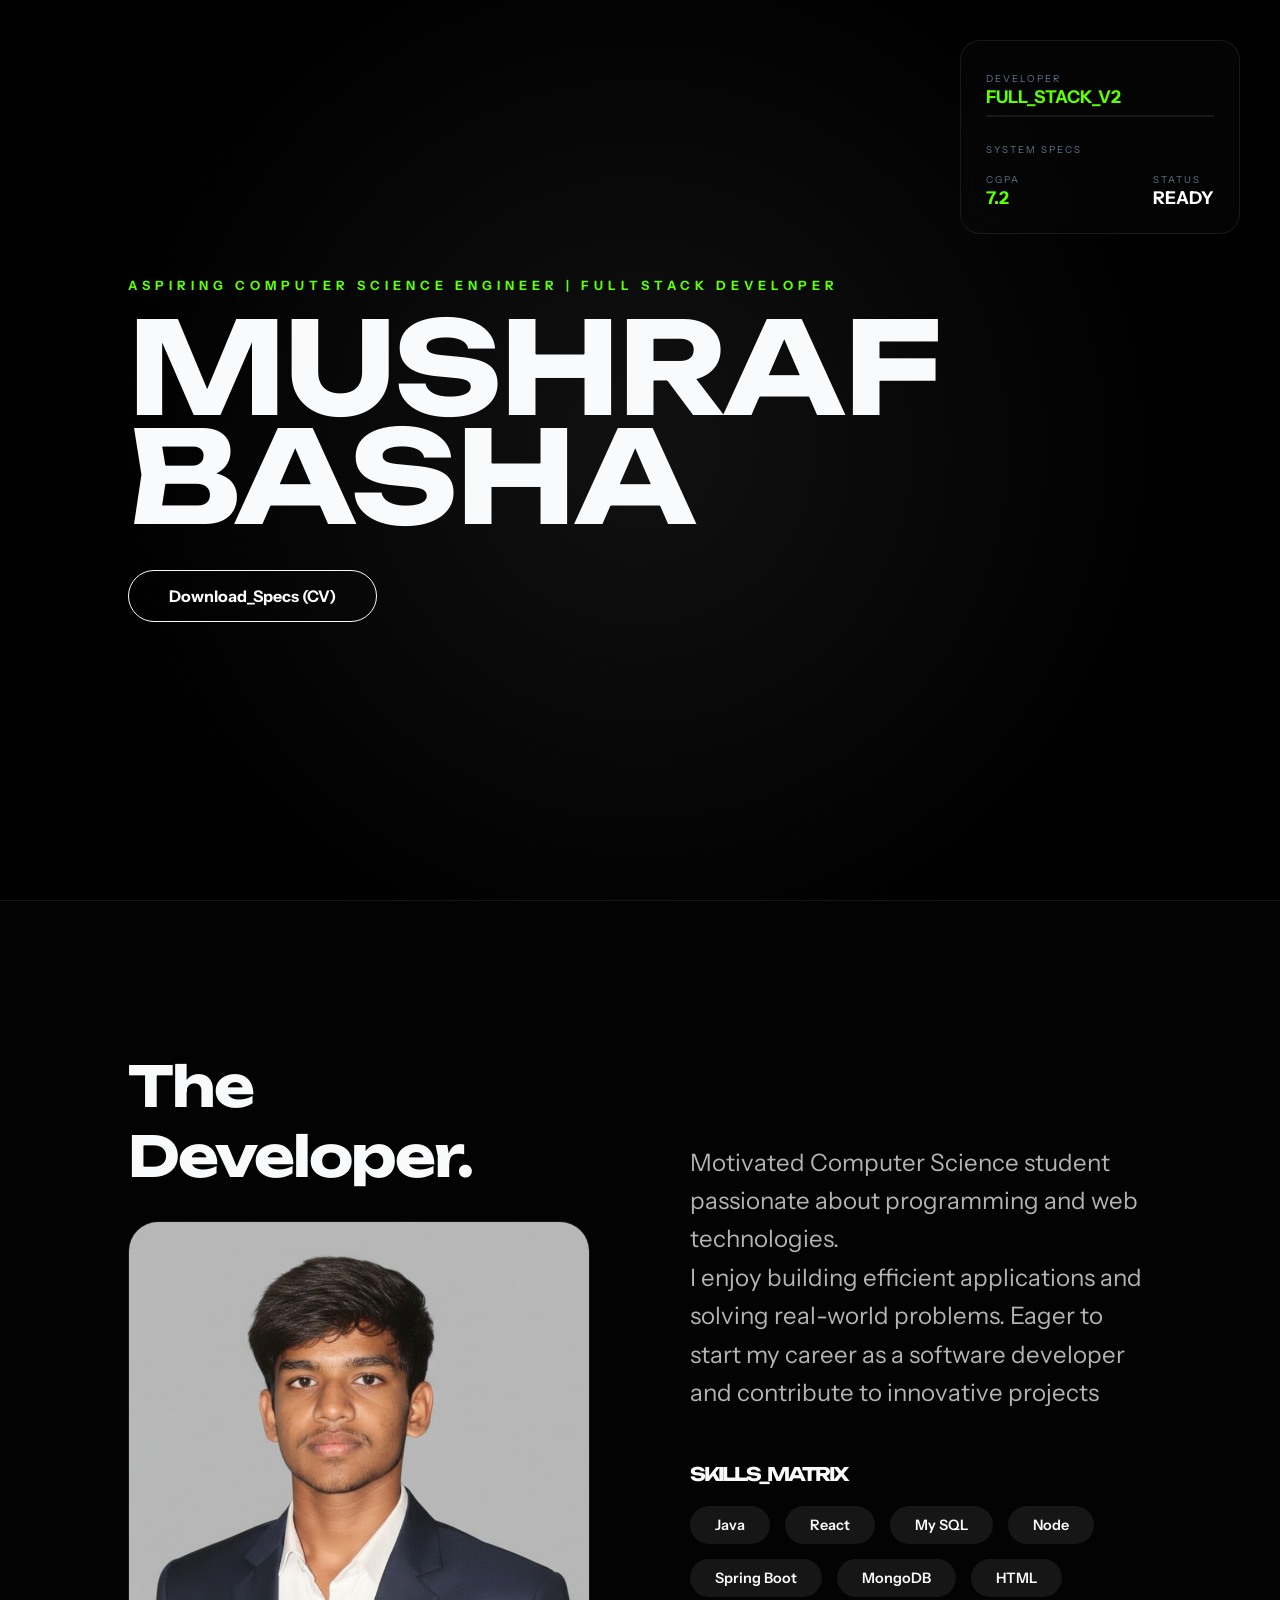
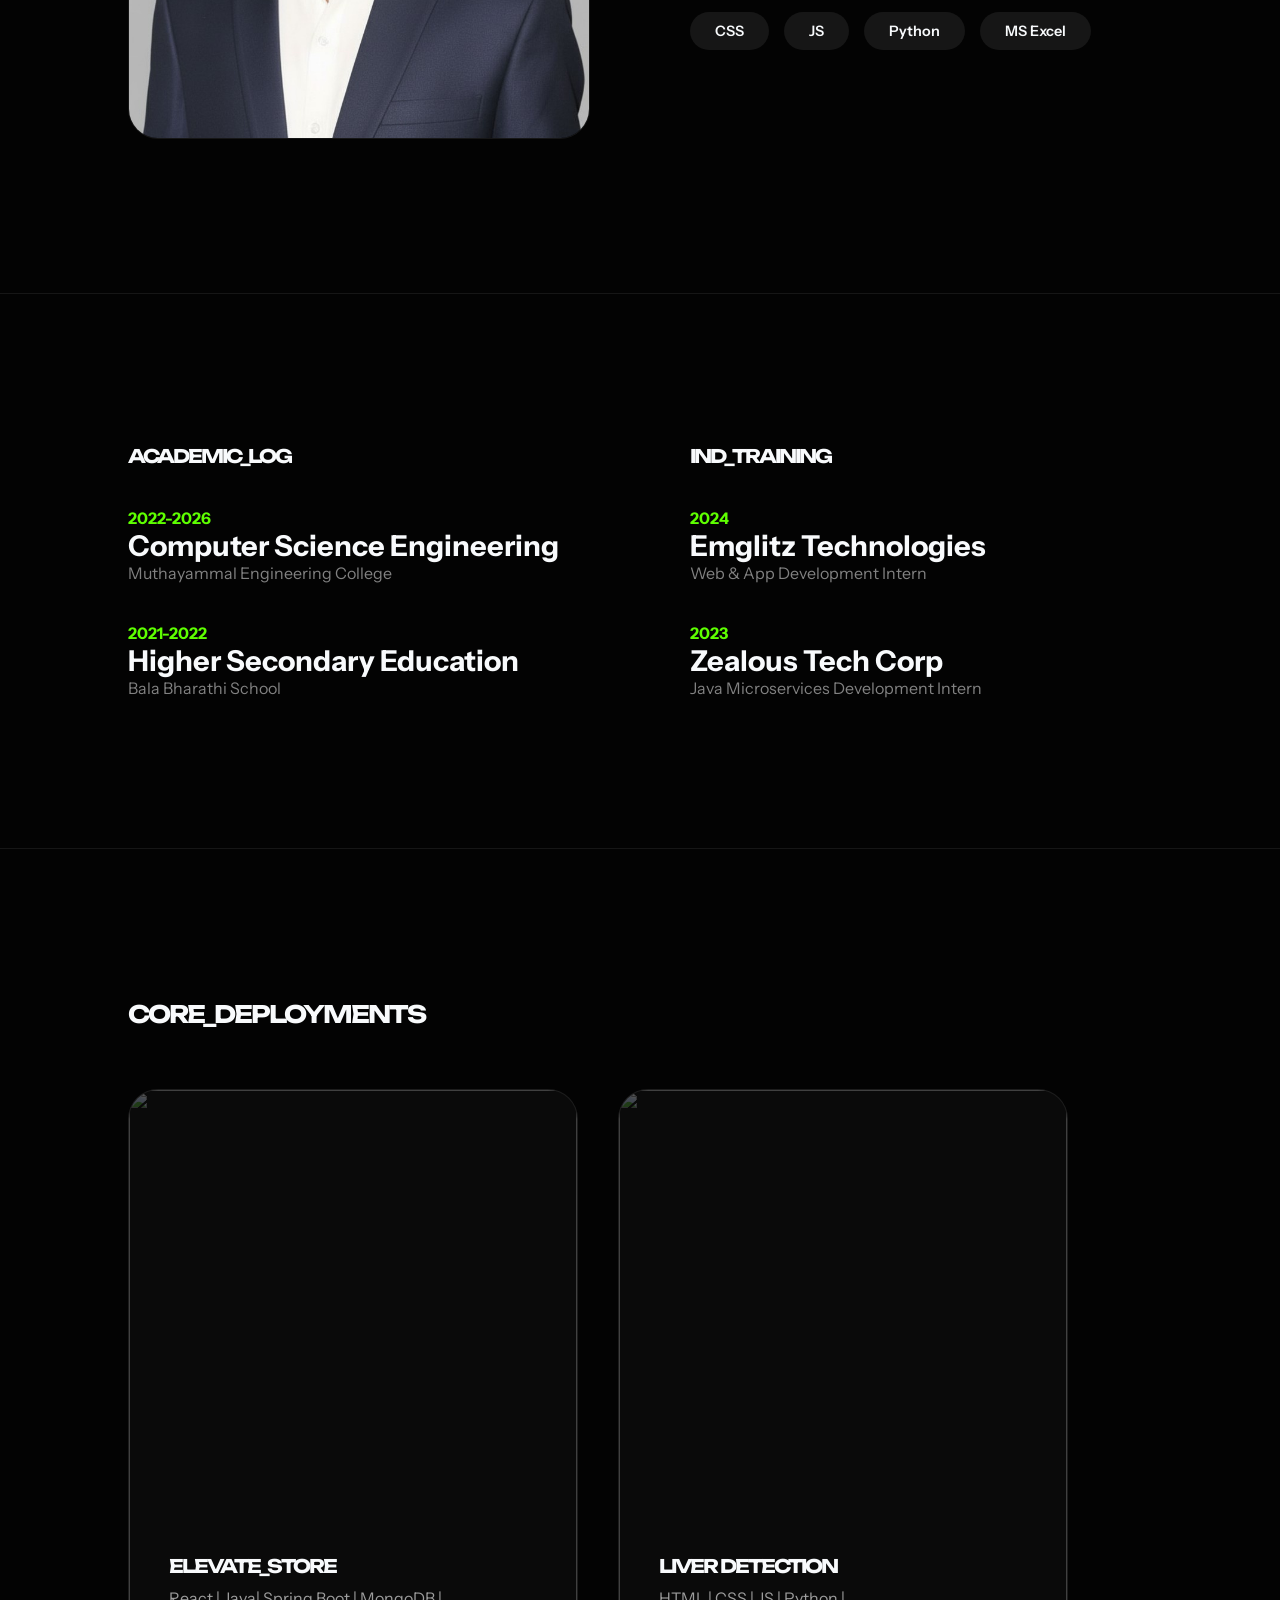
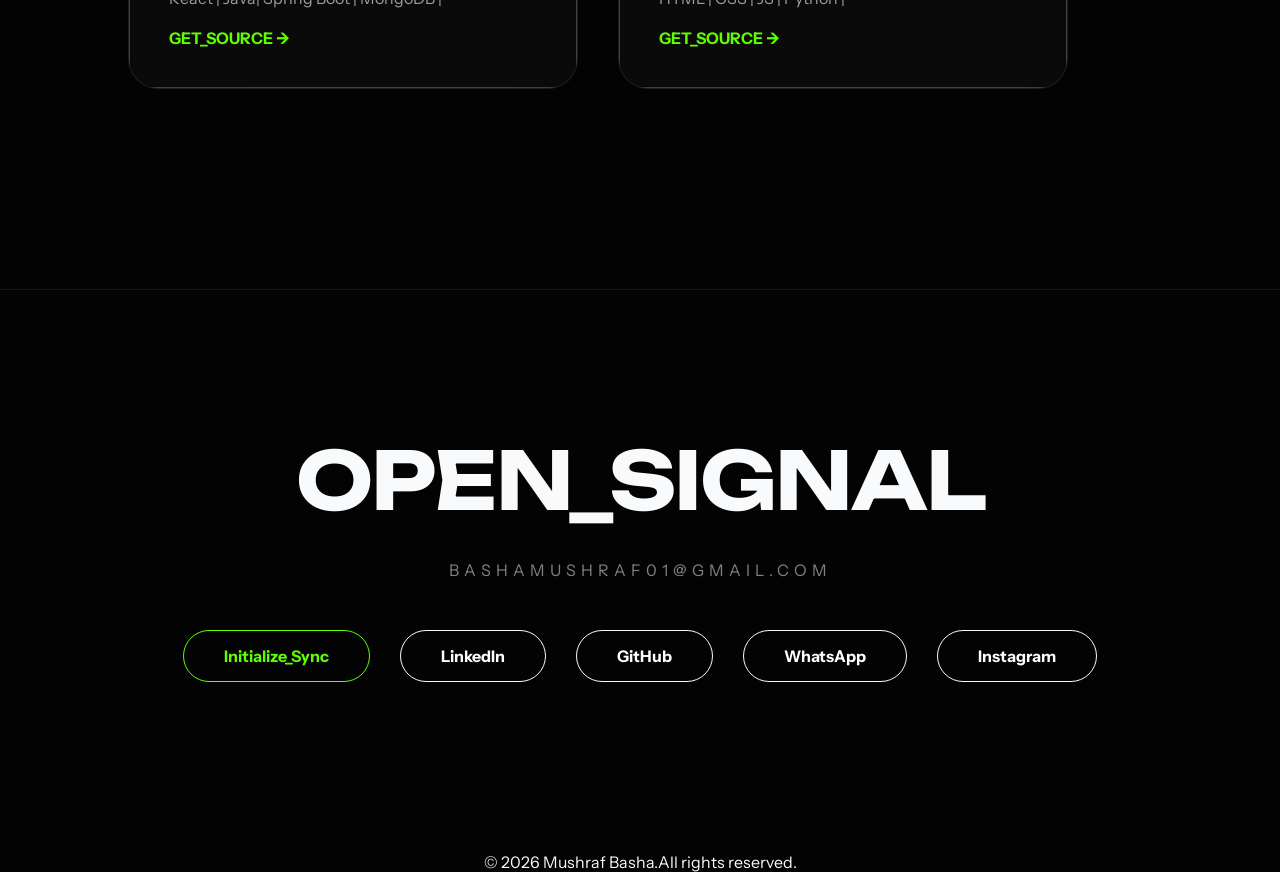
==== index.html @ c287b24f "Add files via upload" ====
<!DOCTYPE html>
<html lang="en">

<head>
  <meta charset="UTF-8">
  <meta name="viewport" content="width=device-width, initial-scale=1.0">
  <title>Mushraf Basha | Developer</title>

  <link rel="stylesheet" href="https://cdnjs.cloudflare.com/ajax/libs/font-awesome/6.5.0/css/all.min.css">
  <link rel="stylesheet" href="main.css">
</head>

<body>

  <div class="bg-vortex"></div>

  <!-- Titan HUD (Advanced Interface) -->
  <div class="titan-hud">
    <div class="hud-item">
      <span class="hud-label">Developer</span>
      <div class="hud-val">FULL_STACK_V2</div>
      <div class="hud-bar">
        <div class="hud-progress" id="scroll-p"></div>
      </div>
    </div>
    <div class="hud-item" style="margin-bottom:0;">
      <span class="hud-label">System Specs</span>
      <div style="display:flex; justify-content: space-between; margin-top:10px;">
        <div><span class="hud-label">CGPA</span><br><span class="hud-val">7.2</span></div>
        <div><span class="hud-label">STATUS</span><br><span class="hud-val" style="color:#fff;">READY</span></div>
      </div>
    </div>
  </div>

  <!-- Hero -->
  <header class="hero">
    <p class="tag" data-reveal>Aspiring Computer Science Engineer | Full Stack Developer</p>
    <h1 data-reveal>MUSHRAF<br>BASHA</h1>
    <div data-reveal>
      <a href="MushrafBashaResumeFinal.pdf" download class="btn-pill">Download_Specs (CV)</a>
    </div>
  </header>

  <!-- About Section (Place were right) -->
  <section class="section" id="about">
    <div class="section-grid">
      <div data-reveal>
        <h2 class="sec-title">The<br>Developer.</h2>
        <img src="Mushraf.jpeg" style="width: 100%; border-radius: 30px; border: 1px solid var(--border);">
      </div>
      <div style="display:flex; flex-direction: column; justify-content: center;" data-reveal>
        <p style="font-size: 1.5rem; line-height: 1.6; color: rgba(255,255,255,0.7);">
        Motivated Computer Science student passionate about programming and web technologies. <br>I enjoy building efficient applications and solving real-world problems. Eager to start my career as a software developer and contribute to innovative projects </p>
        <div style="margin-top: 50px;">
          <h3 style="margin-bottom: 20px;" class="unbounded">SKILLS_MATRIX</h3>
          <div class="skill-cloud">
            <span class="skill-tag">Java</span>
            <span class="skill-tag">React </span>
            <span class="skill-tag">My SQL </span>
            <span class="skill-tag">Node </span>
            <span class="skill-tag">Spring Boot</span>
            <span class="skill-tag">MongoDB</span>
            <span class="skill-tag">HTML</span>
            <span class="skill-tag">CSS</span>
            <span class="skill-tag">JS</span>
            <span class="skill-tag">Python</span>
            <span class="skill-tag">MS Excel</span>
            
          </div>
        </div>
      </div>
    </div>
  </section>

  <!-- Education & Exp (Ordered) -->
  <section class="section">
    <div class="section-grid">
      <div data-reveal>
        <h3 class="unbounded">ACADEMIC_LOG</h3>
        <div style="margin-top:40px;">
          <div style="margin-bottom:40px;">
            <p style="color:var(--accent); font-weight:700;">2022-2026</p>
            <h4 style="font-size:1.8rem;">Computer Science Engineering</h4>
            <p style="color:rgba(255,255,255,0.5);">Muthayammal Engineering College</p>
          </div>
          <div>
            <p style="color:var(--accent); font-weight:700;">2021-2022</p>
            <h4 style="font-size:1.8rem;">Higher Secondary Education</h4>
            <p style="color:rgba(255,255,255,0.5);">Bala Bharathi School</p>
          </div>
        </div>
      </div>
      <div data-reveal>
        <h3 class="unbounded">IND_TRAINING</h3>
        <div style="margin-top:40px;">
          <div style="margin-bottom:40px;">
            <p style="color:var(--accent); font-weight:700;">2024</p>
            <h4 style="font-size:1.8rem;">Emglitz Technologies</h4>
            <p style="color:rgba(255,255,255,0.5);">Web & App Development Intern</p>
          </div>
          <div>
            <p style="color:var(--accent); font-weight:700;">2023</p>
            <h4 style="font-size:1.8rem;">Zealous Tech Corp</h4>
            <p style="color:rgba(255,255,255,0.5);">Java Microservices Development Intern</p>
          </div>
        </div>
      </div>
    </div>
  </section>

  <!-- Projects (Advanced Feature: Horizontal Scroller) -->
  <section class="section" id="projects" style="overflow:hidden;">
    <h2 class="unbounded" style="margin-bottom: 60px;">CORE_DEPLOYMENTS</h2>
    <div class="project-strip">
      <!-- Project 1 -->
      <div class="p-card" data-reveal>
        <img src="https://images.unsplash.com/photo-1557821552-17105176677c?auto=format&fit=crop&q=80&w=1200"
          class="p-img">
        <div style="position:relative; z-index:2;">
          <h3 class="unbounded">ELEVATE_STORE</h3>
          <p style="margin-top:10px; color:rgba(255,255,255,0.6);"> React | Java| Spring Boot | MongoDB |</p>
          <a href="https://github.com/MushrafBasha/EC_App"
            style="color:var(--accent); text-decoration:none; font-weight:800; margin-top:20px; display:inline-block;">GET_SOURCE
            →</a>
        </div>
      </div>
      <!-- Project 2 -->
      <div class="p-card" data-reveal>
        <img src="https://images.unsplash.com/photo-1576091160550-2173dba999ef?auto=format&fit=crop&q=80&w=1200"
          class="p-img">
        <div style="position:relative; z-index:2;">
          <h3 class="unbounded">LIVER DETECTION</h3>
          <p style="margin-top:10px; color:rgba(255,255,255,0.6);"> HTML | CSS | JS | Python |</p>
          <a href="https://github.com/MushrafBasha/Liver_Disease_Detection"
            style="color:var(--accent); text-decoration:none; font-weight:800; margin-top:20px; display:inline-block;">GET_SOURCE
            →</a>
        </div>
      </div>
      <!-- Project 3 -->
      <div class="p-card" data-reveal>
        <img src="https://images.unsplash.com/photo-1546410531-bb4caa6b424d?auto=format&fit=crop&q=80&w=1200"
          class="p-img">
        <div style="position:relative; z-index:2;">
          <h3 class="unbounded">STUDENT MANAGEMENT</h3>
          <p style="margin-top:10px; color:rgba(255,255,255,0.6);"> Java | Spring Boot | My SQL | HTML | CSS |</p>
          <a href="https://github.com/MushrafBasha/Student_Management"
            style="color:var(--accent); text-decoration:none; font-weight:800; margin-top:20px; display:inline-block;">GET_SOURCE
            →</a>
        </div>
      </div>
    </div>
  </section>

  <!-- Signal (Contact) -->
  <footer class="section" id="contact" style="text-align:center;">
    <h2 class="unbounded" style="font-size: 5rem; line-height: 1; margin-bottom: 40px;">OPEN_SIGNAL</h2>
    <p style="color:rgba(255,255,255,0.5); letter-spacing: 5px;">BASHAMUSHRAF01@GMAIL.COM</p>
    <div style="margin-top: 50px; display:flex; justify-content: center; gap: 30px;">
      <a href="mailto:bashamushraf01@gmail.com" class="btn-pill"
        style="border-color: var(--accent); color: var(--accent);">Initialize_Sync</a>
      <a href="https://linkedin.com/in/mushraf-basha-728658261/" class="btn-pill">LinkedIn</a>
      <a href="https://github.com/MushrafBasha" class="btn-pill">GitHub</a>
      <a href="https://wa.me/918248736007" class="btn-pill">WhatsApp</a>
      <a href="https://www.instagram.com/_.itzbasha.rx_/" class="btn-pill">Instagram</a>
    </div><br>
  </footer>
  <footer>
    <center> <p>© 2026 Mushraf Basha.All rights reserved.</p> </center>
  </footer>

  <script src="main.js"></script>
</body>

</html>
---- main.css ----
@import url('https://fonts.googleapis.com/css2?family=Unbounded:wght@400;700;900&family=Instrument+Sans:wght@400;500;600;700&display=swap');

:root {
    --primary: #f8fafc;
    --accent: #5eff00;
    /* Neon Lime */
    --bg: #030303;
    --border: rgba(255, 255, 255, 0.08);
}

* {
    margin: 0;
    padding: 0;
    box-sizing: border-box;
    font-family: 'Instrument Sans', sans-serif;
}

body {
    background: var(--bg);
    color: var(--primary);
    overflow-x: hidden;
}

h1,
h2,
.unbounded {
    font-family: 'Unbounded', sans-serif;
    letter-spacing: -2px;
}

/* --- Fixed System HUD (ADVANCED FEATURE) --- */
.titan-hud {
    position: fixed;
    top: 40px;
    right: 40px;
    width: 280px;
    background: rgba(10, 10, 10, 0.4);
    backdrop-filter: blur(20px);
    border: 1px solid var(--border);
    border-radius: 20px;
    padding: 25px;
    z-index: 1000;
}

.hud-item {
    margin-bottom: 20px;
}

.hud-label {
    font-size: 0.6rem;
    color: #64748b;
    text-transform: uppercase;
    letter-spacing: 2px;
}

.hud-val {
    font-size: 1.1rem;
    font-weight: 700;
    color: var(--accent);
}

.hud-bar {
    width: 100%;
    height: 2px;
    background: var(--border);
    margin-top: 8px;
    position: relative;
}

.hud-progress {
    position: absolute;
    top: 0;
    left: 0;
    height: 100%;
    background: var(--accent);
    width: 0%;
    /* JS */
    transition: 0.4s;
}

/* --- Hero --- */
.hero {
    min-height: 100vh;
    display: flex;
    flex-direction: column;
    justify-content: center;
    padding: 0 10%;
}

.hero p.tag {
    color: var(--accent);
    text-transform: uppercase;
    font-size: 0.8rem;
    font-weight: 700;
    letter-spacing: 5px;
    margin-bottom: 20px;
}

.hero h1 {
    font-size: clamp(3rem, 10vw, 8rem);
    line-height: 0.85;
    margin-bottom: 40px;
}

.btn-pill {
    padding: 15px 40px;
    border-radius: 100px;
    border: 1px solid var(--primary);
    background: transparent;
    color: #fff;
    font-weight: 700;
    text-decoration: none;
    transition: 0.3s;
    display: inline-block;
}

.btn-pill:hover {
    background: var(--primary);
    color: #000;
}

/* --- Section Design (Place were right) --- */
.section {
    padding: 150px 10%;
    border-top: 1px solid var(--border);
}

.section-grid {
    display: grid;
    grid-template-columns: 1fr 1fr;
    gap: 100px;
}

.sec-title {
    font-size: 3.5rem;
    margin-bottom: 30px;
}

/* --- Advanced Projects (Horizontal Scroll Section) --- */
.project-strip {
    display: flex;
    gap: 40px;
    overflow-x: auto;
    padding-bottom: 50px;
    scrollbar-width: none;
}

.p-card {
    min-width: 450px;
    height: 600px;
    background: #0a0a0a;
    border: 1px solid var(--border);
    border-radius: 30px;
    position: relative;
    overflow: hidden;
    padding: 40px;
    display: flex;
    flex-direction: column;
    justify-content: flex-end;
}

.p-img {
    position: absolute;
    top: 0;
    left: 0;
    width: 100%;
    height: 100%;
    object-fit: cover;
    opacity: 0.3;
    transition: 0.6s;
}

.p-card:hover .p-img {
    opacity: 0.7;
    transform: scale(1.05);
}

/* --- Skills Tag Cloud --- */
.skill-cloud {
    display: flex;
    flex-wrap: wrap;
    gap: 15px;
}

.skill-tag {
    padding: 10px 25px;
    border-radius: 100px;
    background: var(--border);
    font-size: 0.9rem;
    font-weight: 600;
    transition: 0.3s;
}

.skill-tag:hover {
    background: var(--accent);
    color: #000;
}

/* Sticky Background Orbs */
.bg-vortex {
    position: fixed;
    top: 0;
    left: 0;
    width: 100%;
    height: 100%;
    z-index: -1;
    background: radial-gradient(circle at var(--x, 50%) var(--y, 50%), #111 0%, #000 70%);
}

/* Animations */
[data-reveal] {
    opacity: 0;
    transform: translateY(50px);
    transition: 1s cubic-bezier(0.2, 0.8, 0.2, 1);
}

.revealed {
    opacity: 1;
    transform: translateY(0);
}
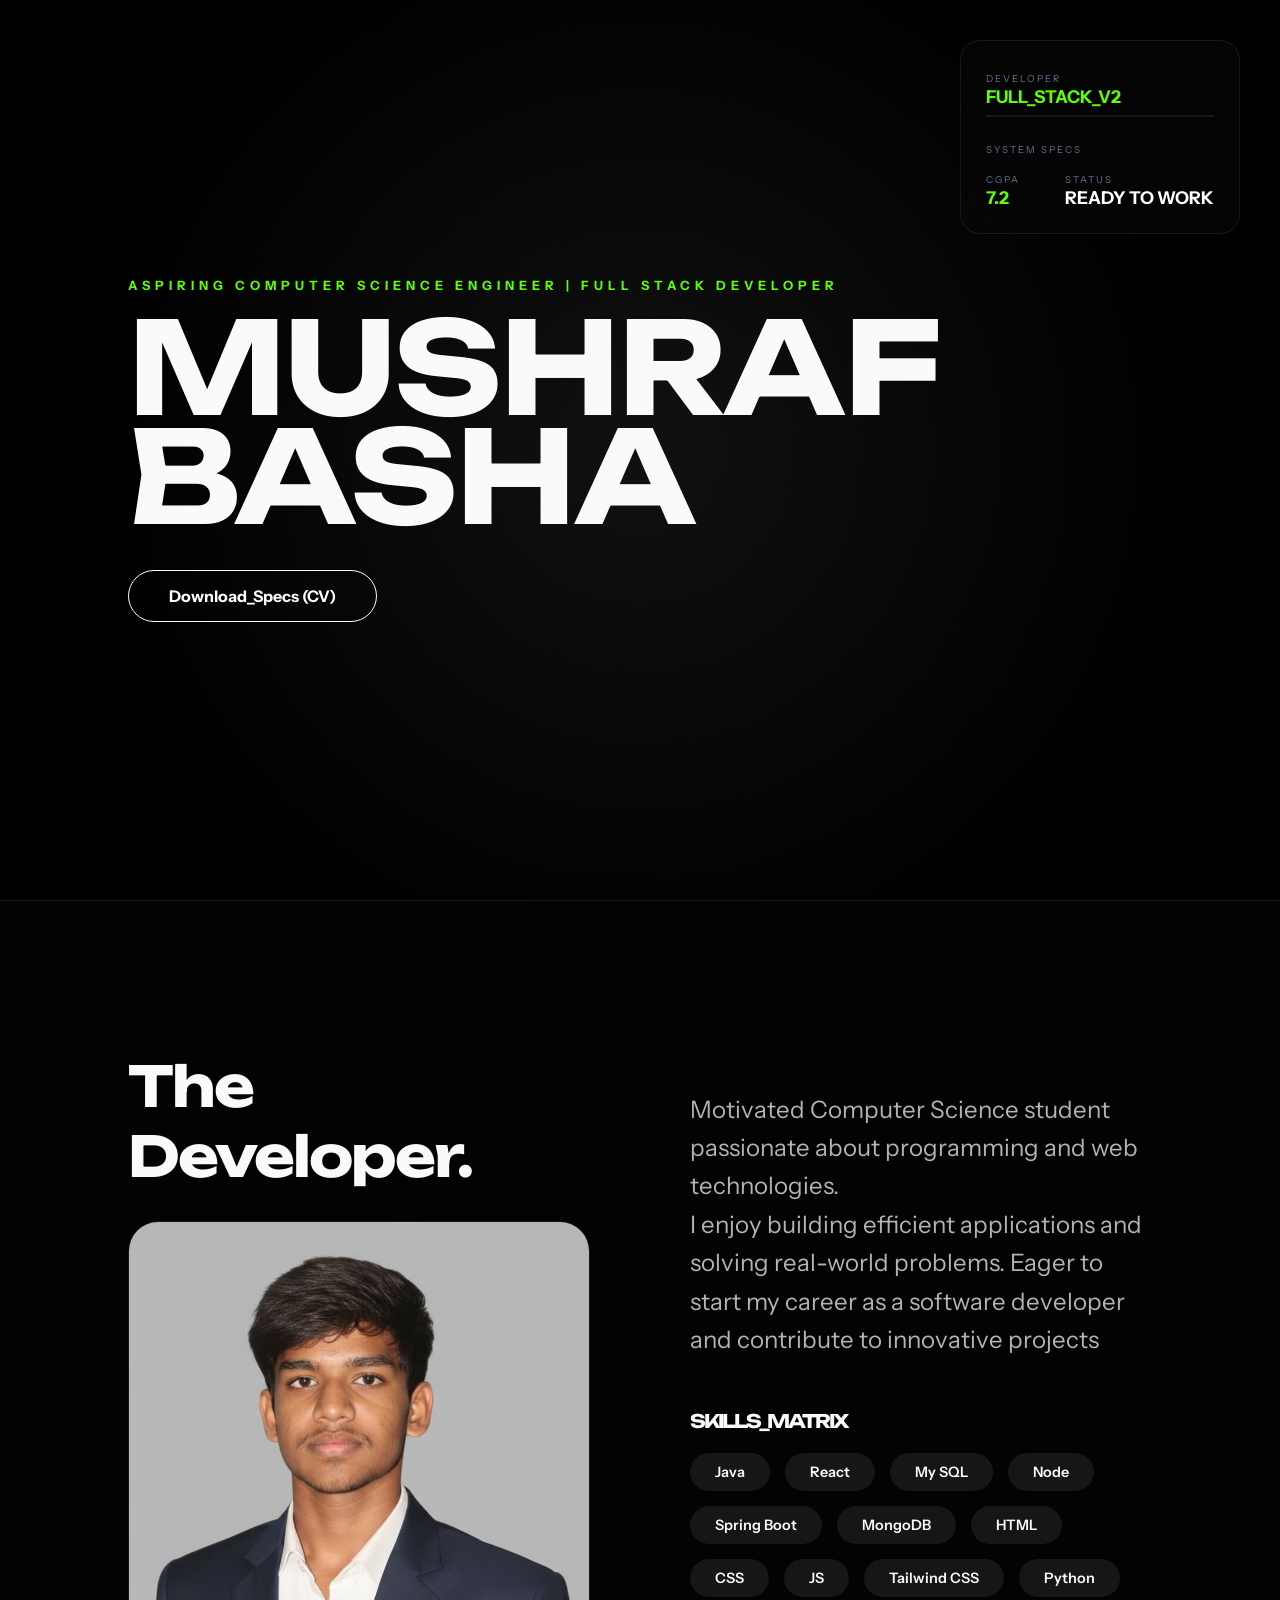
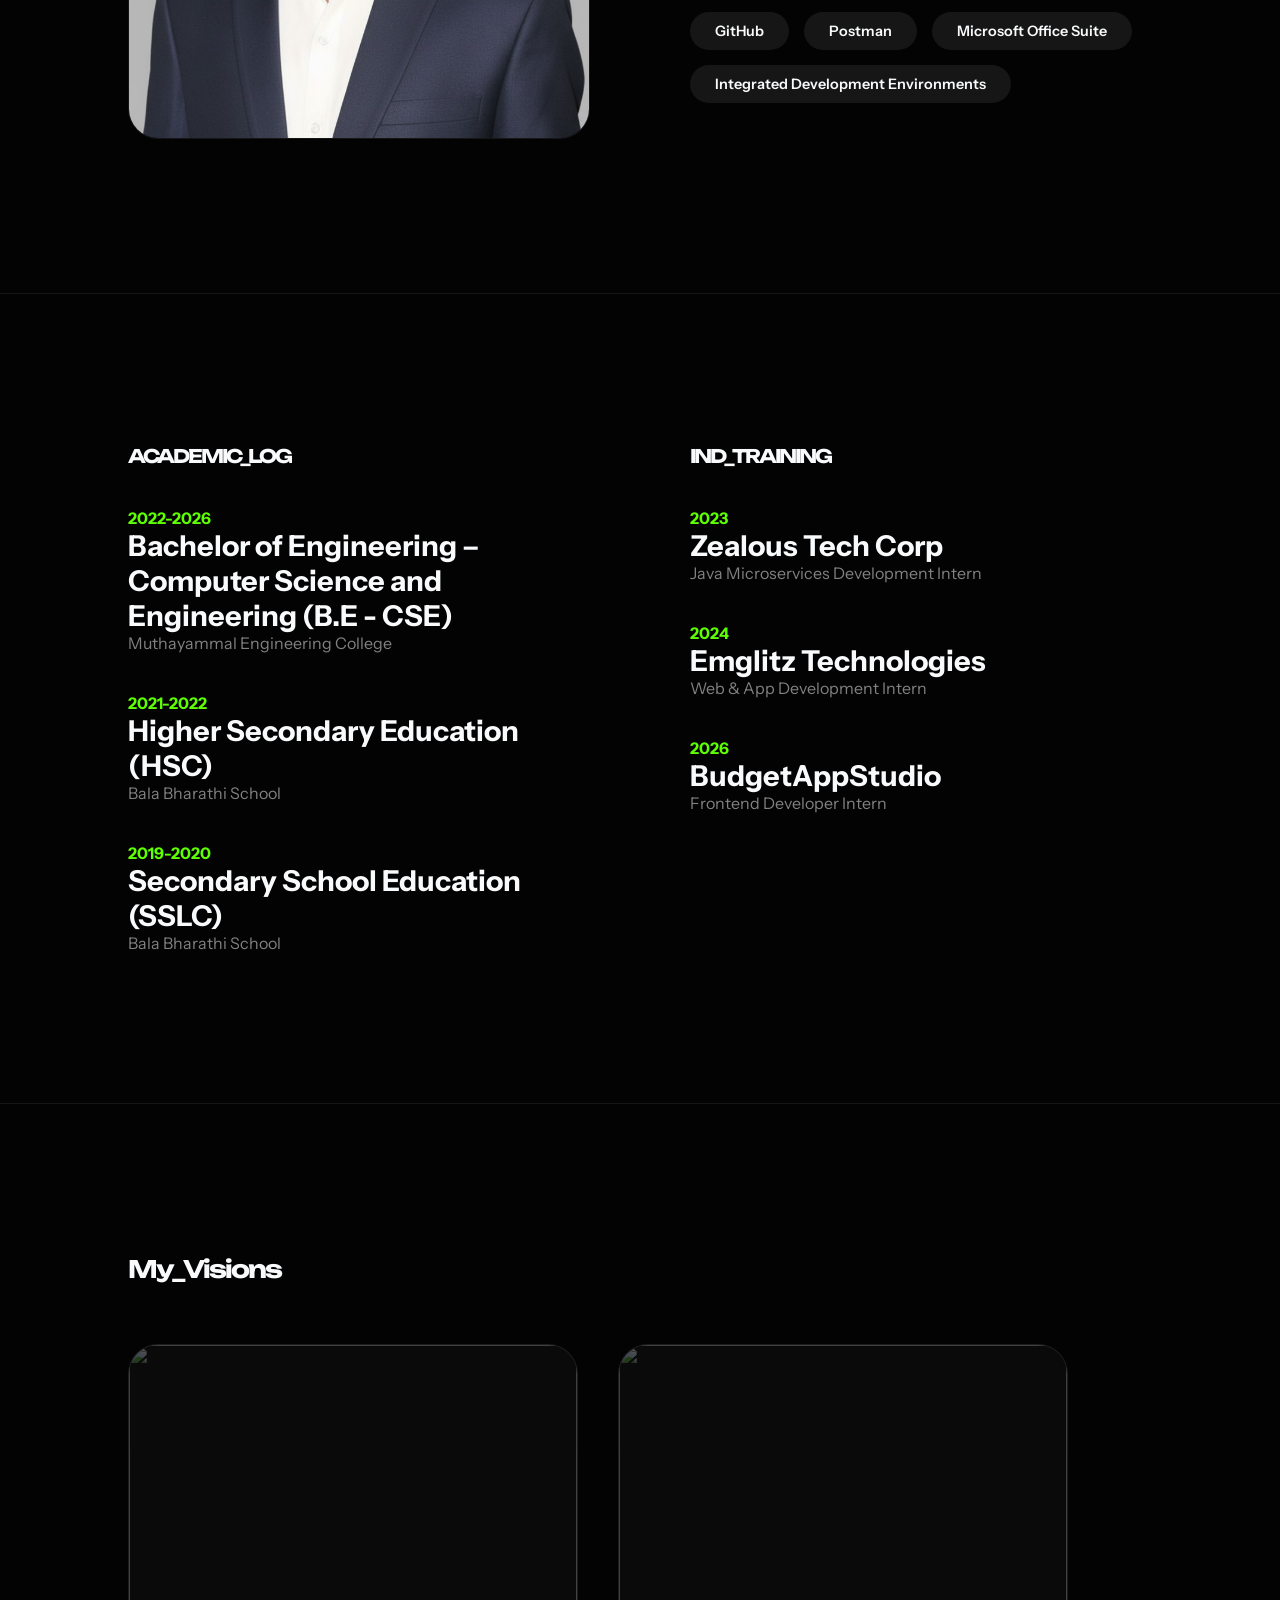
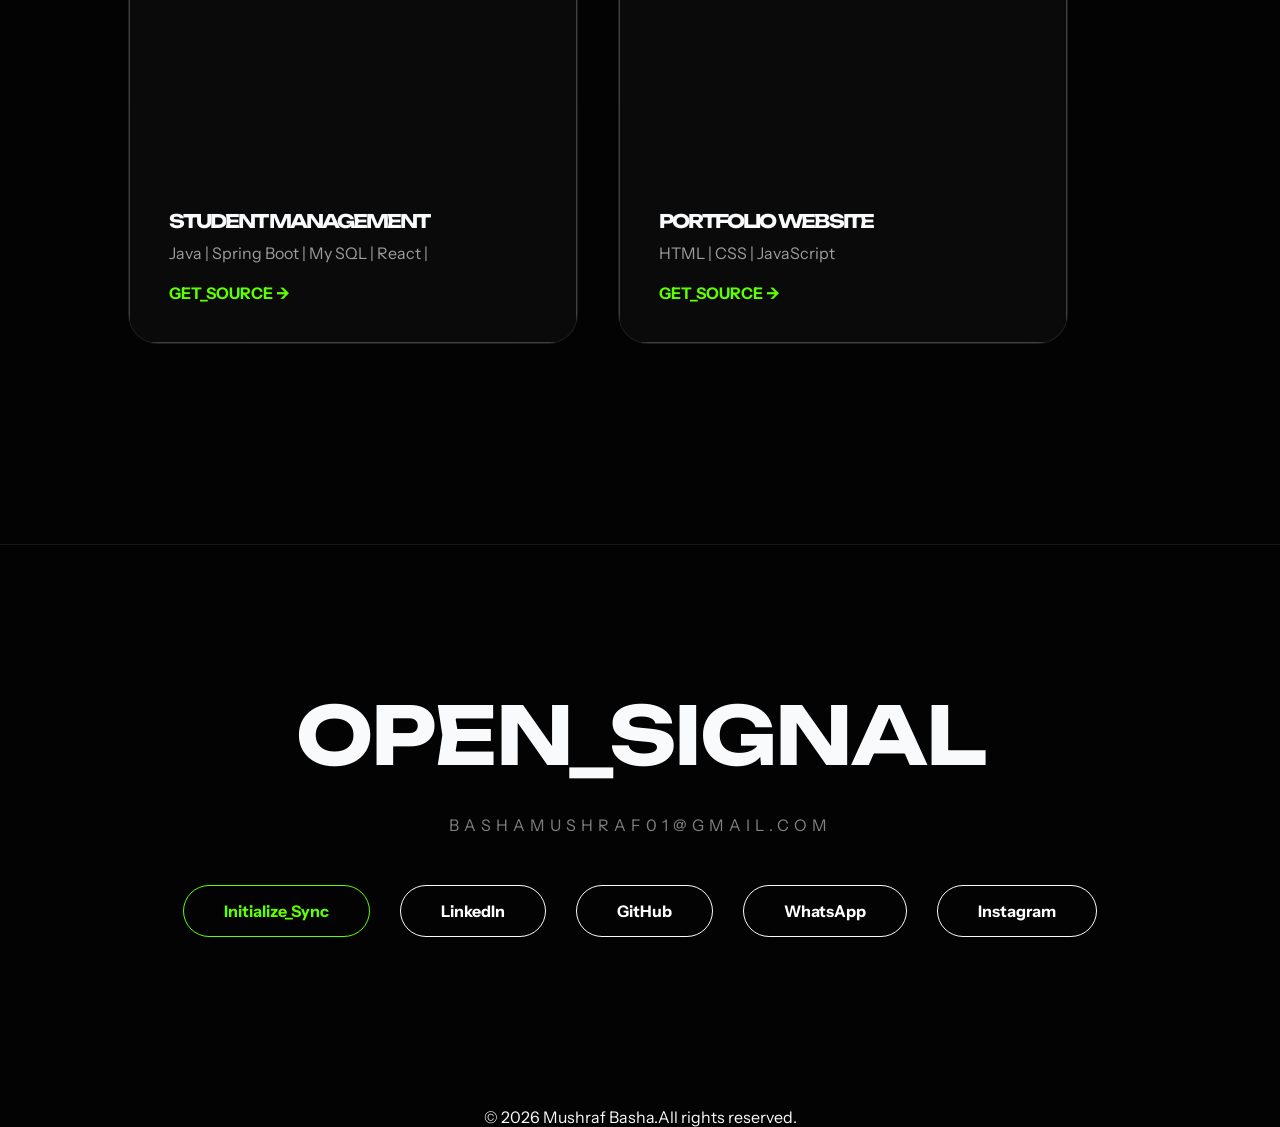
==== commit 34aee360: "Add files via upload" ====
--- a/index.html
+++ b/index.html
@@ -27,7 +27,7 @@
       <span class="hud-label">System Specs</span>
       <div style="display:flex; justify-content: space-between; margin-top:10px;">
         <div><span class="hud-label">CGPA</span><br><span class="hud-val">7.2</span></div>
-        <div><span class="hud-label">STATUS</span><br><span class="hud-val" style="color:#fff;">READY</span></div>
+        <div><span class="hud-label">STATUS</span><br><span class="hud-val" style="color:#fff;">READY TO WORK</span></div>
       </div>
     </div>
   </div>
@@ -37,7 +37,7 @@
     <p class="tag" data-reveal>Aspiring Computer Science Engineer | Full Stack Developer</p>
     <h1 data-reveal>MUSHRAF<br>BASHA</h1>
     <div data-reveal>
-      <a href="MushrafBashaResumeFinal.pdf" download class="btn-pill">Download_Specs (CV)</a>
+      <a href="Mushraf_Basha_Resume_Final.pdf" download class="btn-pill">Download_Specs (CV)</a>
     </div>
   </header>
 
@@ -50,7 +50,9 @@
       </div>
       <div style="display:flex; flex-direction: column; justify-content: center;" data-reveal>
         <p style="font-size: 1.5rem; line-height: 1.6; color: rgba(255,255,255,0.7);">
-        Motivated Computer Science student passionate about programming and web technologies. <br>I enjoy building efficient applications and solving real-world problems. Eager to start my career as a software developer and contribute to innovative projects </p>
+          Motivated Computer Science student passionate about programming and web technologies. <br>I enjoy building
+          efficient applications and solving real-world problems. Eager to start my career as a software developer and
+          contribute to innovative projects </p>
         <div style="margin-top: 50px;">
           <h3 style="margin-bottom: 20px;" class="unbounded">SKILLS_MATRIX</h3>
           <div class="skill-cloud">
@@ -63,9 +65,14 @@
             <span class="skill-tag">HTML</span>
             <span class="skill-tag">CSS</span>
             <span class="skill-tag">JS</span>
+            <span class="skill-tag">Tailwind CSS</span>
             <span class="skill-tag">Python</span>
-            <span class="skill-tag">MS Excel</span>
+            <span class="skill-tag">GitHub</span>
+            <span class="skill-tag">Postman</span>
+            <span class="skill-tag">Microsoft Office Suite</span>
+            <span class="skill-tag">Integrated Development Environments</span>
             
+
           </div>
         </div>
       </div>
@@ -80,12 +87,17 @@
         <div style="margin-top:40px;">
           <div style="margin-bottom:40px;">
             <p style="color:var(--accent); font-weight:700;">2022-2026</p>
-            <h4 style="font-size:1.8rem;">Computer Science Engineering</h4>
+            <h4 style="font-size:1.8rem;">Bachelor of Engineering – Computer Science and Engineering (B.E - CSE)</h4>
             <p style="color:rgba(255,255,255,0.5);">Muthayammal Engineering College</p>
           </div>
           <div>
             <p style="color:var(--accent); font-weight:700;">2021-2022</p>
-            <h4 style="font-size:1.8rem;">Higher Secondary Education</h4>
+            <h4 style="font-size:1.8rem;">Higher Secondary Education (HSC)</h4>
+            <p style="color:rgba(255,255,255,0.5);">Bala Bharathi School</p>
+          </div>   <br/> <br/>
+           <div>
+            <p style="color:var(--accent); font-weight:700;">2019-2020</p>
+            <h4 style="font-size:1.8rem;">Secondary School Education (SSLC)</h4>
             <p style="color:rgba(255,255,255,0.5);">Bala Bharathi School</p>
           </div>
         </div>
@@ -94,14 +106,19 @@
         <h3 class="unbounded">IND_TRAINING</h3>
         <div style="margin-top:40px;">
           <div style="margin-bottom:40px;">
+            <p style="color:var(--accent); font-weight:700;">2023</p>
+            <h4 style="font-size:1.8rem;">Zealous Tech Corp</h4>
+            <p style="color:rgba(255,255,255,0.5);">Java Microservices Development Intern</p>
+          </div>
+          <div>
             <p style="color:var(--accent); font-weight:700;">2024</p>
             <h4 style="font-size:1.8rem;">Emglitz Technologies</h4>
             <p style="color:rgba(255,255,255,0.5);">Web & App Development Intern</p>
-          </div>
+          </div> <BR/><br/>
           <div>
-            <p style="color:var(--accent); font-weight:700;">2023</p>
-            <h4 style="font-size:1.8rem;">Zealous Tech Corp</h4>
-            <p style="color:rgba(255,255,255,0.5);">Java Microservices Development Intern</p>
+            <p style="color:var(--accent); font-weight:700;">2026</p>
+            <h4 style="font-size:1.8rem;">BudgetAppStudio</h4>
+            <p style="color:rgba(255,255,255,0.5);">Frontend Developer Intern</p>
           </div>
         </div>
       </div>
@@ -110,9 +127,70 @@
 
   <!-- Projects (Advanced Feature: Horizontal Scroller) -->
   <section class="section" id="projects" style="overflow:hidden;">
-    <h2 class="unbounded" style="margin-bottom: 60px;">CORE_DEPLOYMENTS</h2>
+    <h2 class="unbounded" style="margin-bottom: 60px;">My_Visions</h2>
     <div class="project-strip">
+
       <!-- Project 1 -->
+       <div class="p-card" data-reveal>
+        <img src="https://images.unsplash.com/photo-1546410531-bb4caa6b424d?auto=format&fit=crop&q=80&w=1200"
+          class="p-img">
+        <div style="position:relative; z-index:2;">
+          <h3 class="unbounded">STUDENT MANAGEMENT</h3>
+          <p style="margin-top:10px; color:rgba(255,255,255,0.6);"> Java | Spring Boot | My SQL | React |</p>
+          <a href="https://github.com/MushrafBasha/Student_Management"
+            style="color:var(--accent); text-decoration:none; font-weight:800; margin-top:20px; display:inline-block;">GET_SOURCE
+            →</a>
+
+           <!-- <a href="https://your-portfolio-demo.vercel.app"
+      style="color:#fff; text-decoration:none; font-weight:800; margin-left:20px; display:inline-block;">
+      LIVE_DEMO →
+    </a> -->
+
+        </div>
+      </div>
+      <!-- Project 2 -->
+      <div class="p-card" data-reveal>
+  <img src="https://images.unsplash.com/photo-1498050108023-c5249f4df085?auto=format&fit=crop&q=80&w=1200"
+    class="p-img">
+
+  <div style="position:relative; z-index:2;">
+    <h3 class="unbounded">PORTFOLIO WEBSITE</h3>
+
+    <p style="margin-top:10px; color:rgba(255,255,255,0.6);">
+      HTML | CSS | JavaScript
+    </p>
+
+    <a href="https://github.com/MushrafBasha/Portfolio_Web"
+      style="color:var(--accent); text-decoration:none; font-weight:800; margin-top:20px; display:inline-block;">
+      GET_SOURCE →
+    </a>
+
+    <!-- <a href="https://your-portfolio-demo.vercel.app"
+      style="color:#fff; text-decoration:none; font-weight:800; margin-left:20px; display:inline-block;">
+      LIVE_DEMO →
+    </a> -->
+  </div>
+</div>
+   
+           <!-- Project 3 -->
+        <div class="p-card" data-reveal>
+        <img src="https://images.unsplash.com/photo-1576091160550-2173dba999ef?auto=format&fit=crop&q=80&w=1200"
+          class="p-img">
+        <div style="position:relative; z-index:2;">
+          <h3 class="unbounded">LIVER DETECTION</h3>
+          <p style="margin-top:10px; color:rgba(255,255,255,0.6);"> HTML | CSS | JS | Python |</p>
+          <a href="https://github.com/MushrafBasha/Liver_Disease_Detection"
+            style="color:var(--accent); text-decoration:none; font-weight:800; margin-top:20px; display:inline-block;">GET_SOURCE
+            →</a>
+
+             <!-- <a href="https://your-portfolio-demo.vercel.app"
+      style="color:#fff; text-decoration:none; font-weight:800; margin-left:20px; display:inline-block;">
+      LIVE_DEMO →
+    </a> -->
+
+        </div>
+      </div>
+      <!-- Project 4 -->
       <div class="p-card" data-reveal>
         <img src="https://images.unsplash.com/photo-1557821552-17105176677c?auto=format&fit=crop&q=80&w=1200"
           class="p-img">
@@ -122,32 +200,38 @@
           <a href="https://github.com/MushrafBasha/EC_App"
             style="color:var(--accent); text-decoration:none; font-weight:800; margin-top:20px; display:inline-block;">GET_SOURCE
             →</a>
-        </div>
-      </div>
-      <!-- Project 2 -->
-      <div class="p-card" data-reveal>
-        <img src="https://images.unsplash.com/photo-1576091160550-2173dba999ef?auto=format&fit=crop&q=80&w=1200"
-          class="p-img">
-        <div style="position:relative; z-index:2;">
-          <h3 class="unbounded">LIVER DETECTION</h3>
-          <p style="margin-top:10px; color:rgba(255,255,255,0.6);"> HTML | CSS | JS | Python |</p>
-          <a href="https://github.com/MushrafBasha/Liver_Disease_Detection"
-            style="color:var(--accent); text-decoration:none; font-weight:800; margin-top:20px; display:inline-block;">GET_SOURCE
-            →</a>
-        </div>
-      </div>
-      <!-- Project 3 -->
-      <div class="p-card" data-reveal>
-        <img src="https://images.unsplash.com/photo-1546410531-bb4caa6b424d?auto=format&fit=crop&q=80&w=1200"
-          class="p-img">
-        <div style="position:relative; z-index:2;">
-          <h3 class="unbounded">STUDENT MANAGEMENT</h3>
-          <p style="margin-top:10px; color:rgba(255,255,255,0.6);"> Java | Spring Boot | My SQL | HTML | CSS |</p>
-          <a href="https://github.com/MushrafBasha/Student_Management"
-            style="color:var(--accent); text-decoration:none; font-weight:800; margin-top:20px; display:inline-block;">GET_SOURCE
-            →</a>
-        </div>
-      </div>
+
+             <!-- <a href="https://your-portfolio-demo.vercel.app"
+      style="color:#fff; text-decoration:none; font-weight:800; margin-left:20px; display:inline-block;">
+      LIVE_DEMO →
+    </a> -->
+
+        </div>
+      </div>
+      <!-- Project 5 -->
+       <div class="p-card" data-reveal>
+  <img src="https://images.unsplash.com/photo-1503376780353-7e6692767b70?auto=format&fit=crop&q=80&w=1200"
+    class="p-img">
+
+  <div style="position:relative; z-index:2;">
+    <h3 class="unbounded">CAR BUY & SALES WEBSITE</h3>
+
+    <p style="margin-top:10px; color:rgba(255,255,255,0.6);">
+      React.js | Tailwind CSS | Vite.js
+    </p>
+
+    <a href="https://github.com/MushrafBasha/Car_Web_Task"
+      style="color:var(--accent); text-decoration:none; font-weight:800; margin-top:20px; display:inline-block;">
+      GET_SOURCE →
+    </a>
+    
+    <!-- <a href="https://your-portfolio-demo.vercel.app"
+      style="color:#fff; text-decoration:none; font-weight:800; margin-left:20px; display:inline-block;">
+      LIVE_DEMO →
+    </a> -->
+  </div>
+</div>
+
     </div>
   </section>
 
@@ -165,7 +249,9 @@
     </div><br>
   </footer>
   <footer>
-    <center> <p>© 2026 Mushraf Basha.All rights reserved.</p> </center>
+    <center>
+      <p>© 2026 Mushraf Basha.All rights reserved.</p>
+    </center>
   </footer>
 
   <script src="main.js"></script>
